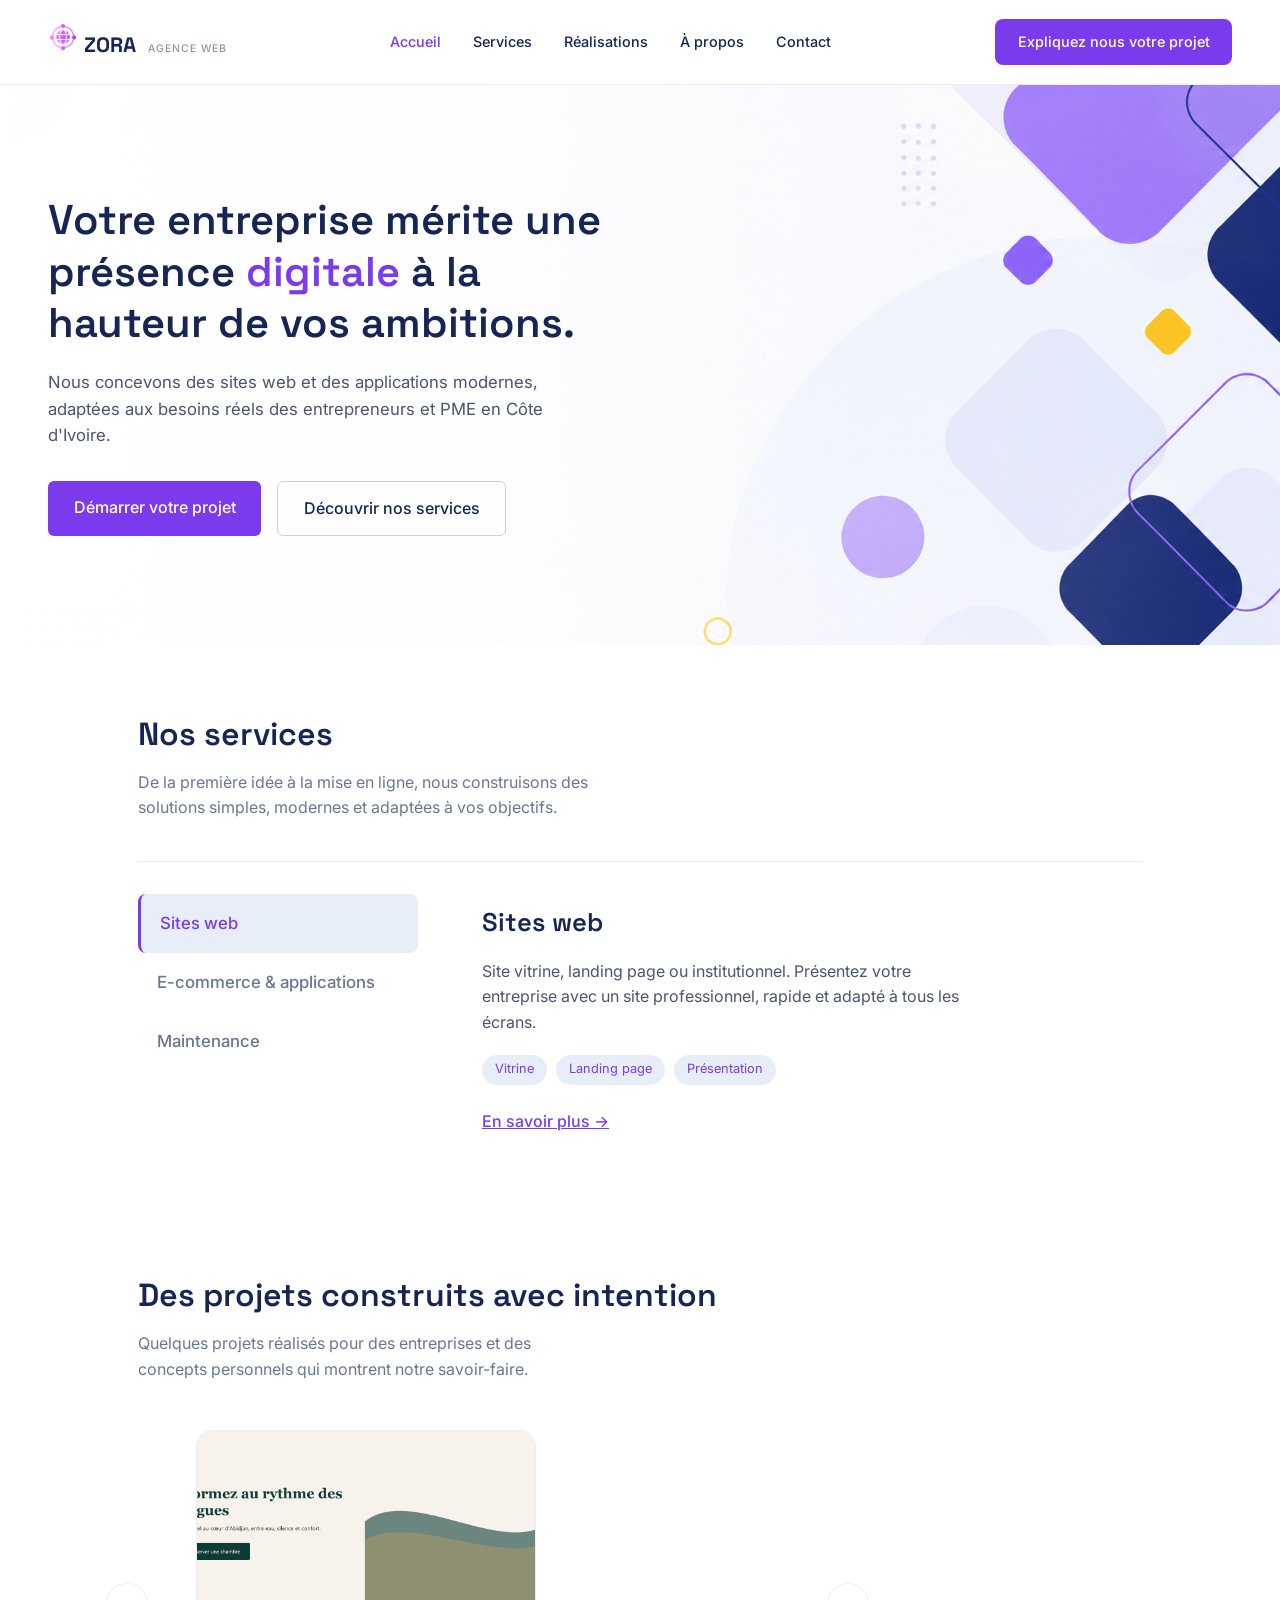
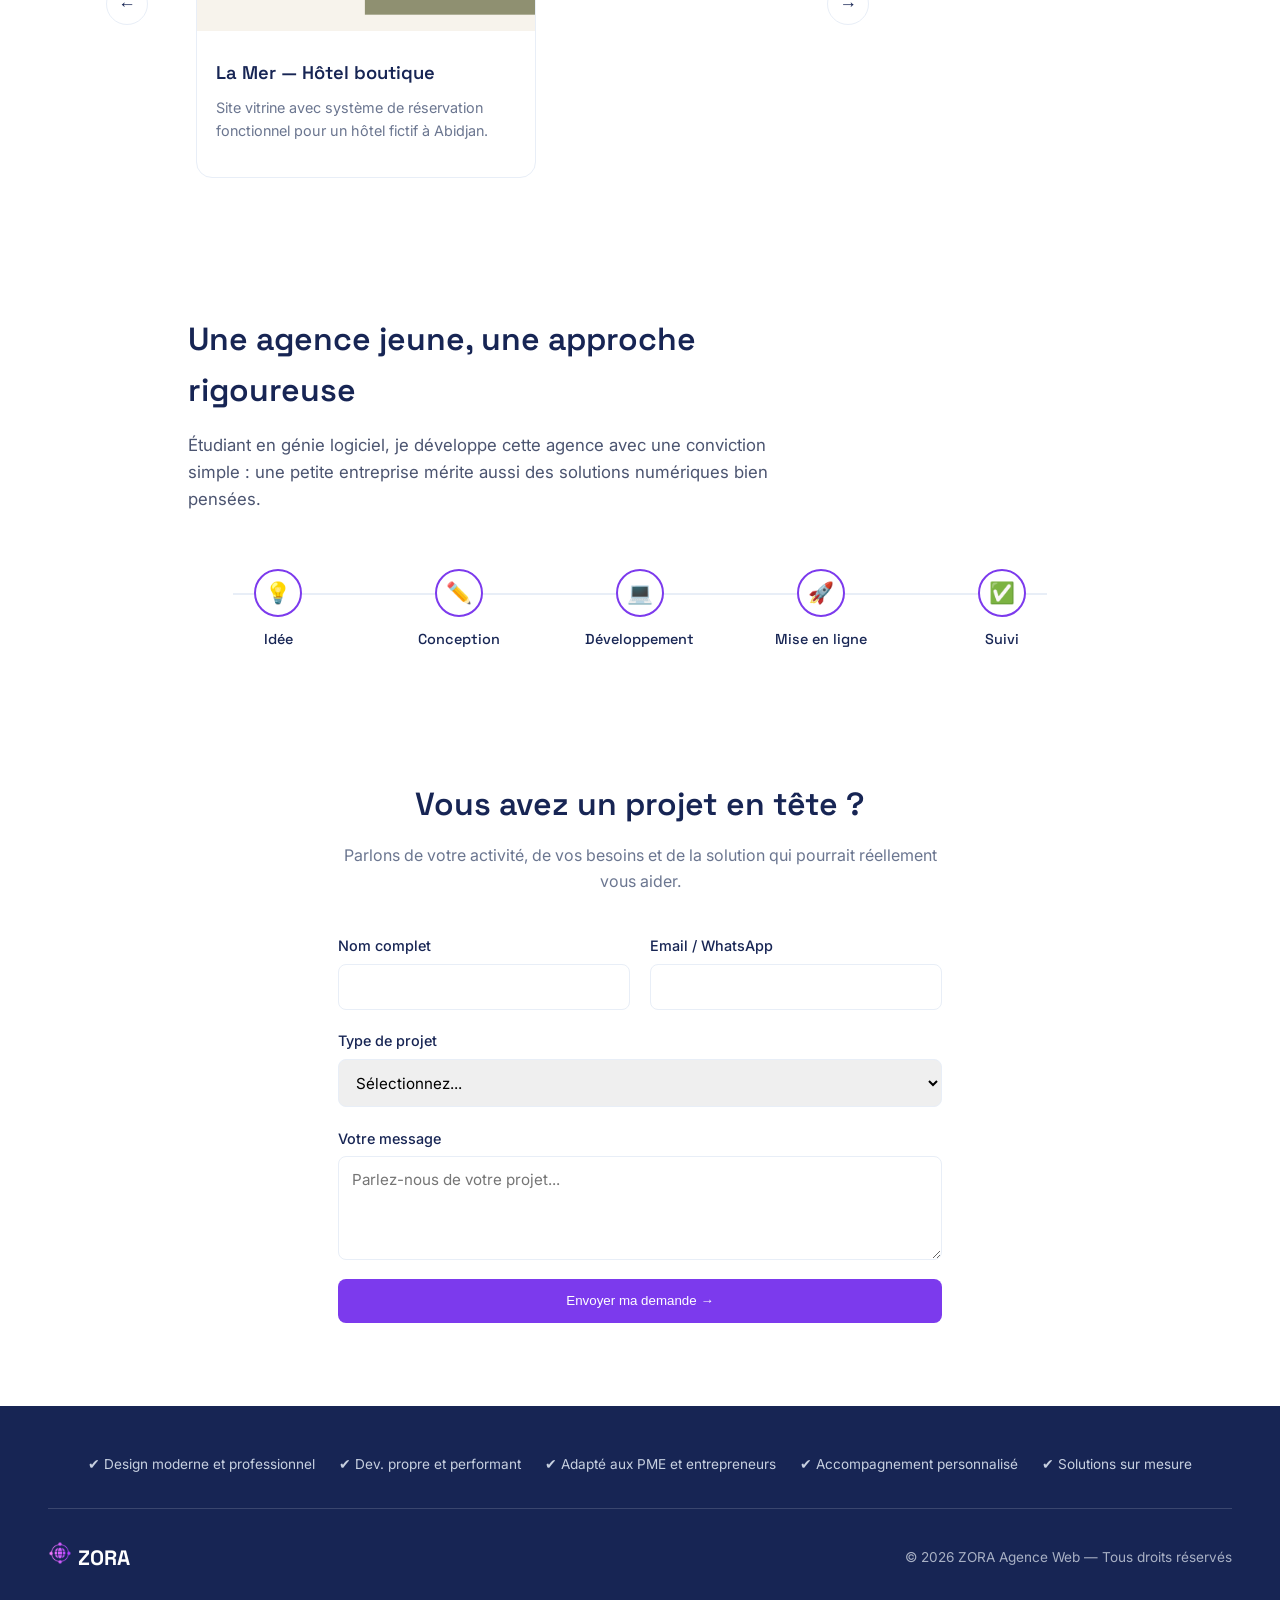
==== docs/index.html @ 8bf37692 "Renommage Frontend-agence en docs pour GitHub Pages" ====
<!DOCTYPE html>
<html lang="fr">
<head>
  <meta charset="UTF-8">
  <meta name="viewport" content="width=device-width, initial-scale=1.0">
  <title>ZORA — Agence web</title>
  <link rel="icon" type="image/png" href="image/icone.png">
  <link rel="stylesheet" href="Design.css">
  <script src="script.js" defer></script>
</head>
<body>

  <!-- HEADER / NAVIGATION -->
  <header class="en-tete">
    <div class="logo">
      <span class="logo-1"><img src="image/icone.png" alt="" width="30px"></span> ZORA
      <span class="logo-2">AGENCE WEB</span>
    </div>
    <nav class="liens" id="liens-nav">
      <a href="#accueil" class="lien-actif">Accueil</a>
      <a href="#services">Services</a>
      <a href="#realisations">Réalisations</a>
      <a href="#apropos">À propos</a>
      <a href="#contact">Contact</a>
    </nav>
    <a href="#contact" class="btn-cta">Expliquez nous votre projet</a>
     <button class="burger" id="burger" aria-label="Ouvrir le menu">
      <span></span>
      <span></span>
      <span></span>
    </button>
  </header>

  <!-- HERO -->
  <section id="accueil" class="hero">
    <div class="hero-text">
      <h1>Votre entreprise mérite une présence <span class="mot-accent">digitale</span> à la hauteur de vos ambitions.</h1>
      <p>Nous concevons des sites web et des applications modernes, adaptées aux besoins réels des entrepreneurs et PME en Côte d'Ivoire.</p>
      <div class="hero-boutons">
        <a href="#contact" class="btn-primaire">Démarrer votre projet</a>
        <a href="#services" class="btn-secondaire">Découvrir nos services</a>
      </div>
    </div>
  </section>

  <!-- SERVICES -->
  <section id="services" class="services">
    <h2>Nos services</h2>
    <p class="services-intro">De la première idée à la mise en ligne, nous construisons des solutions simples, modernes et adaptées à vos objectifs.</p>
 
    <div class="services-layout">
 
      <ul class="services-liste">
        <li class="service-nom actif" data-service="sites-web">Sites web</li>
        <li class="service-nom" data-service="ecommerce">E-commerce &amp; applications</li>
        <li class="service-nom" data-service="maintenance">Maintenance</li>
      </ul>
 
      <div class="services-detail">
        <h3 id="detail-titre">Sites web</h3>
        <p id="detail-texte">Site vitrine, landing page ou institutionnel. Présentez votre entreprise avec un site professionnel, rapide et adapté à tous les écrans.</p>
        <div class="detail-tags" id="detail-tags">
          <span class="tag">Vitrine</span>
          <span class="tag">Landing page</span>
          <span class="tag">Présentation</span>
        </div>
        <a href="#contact" class="detail-lien">En savoir plus →</a>
      </div>
 
    </div>
  </section>
 

  <!-- REALISATIONS -->
  <section id="realisations" class="realisations">
    <h2>Des projets construits avec intention</h2>
    <p class="realisations-intro">Quelques projets réalisés pour des entreprises et des concepts personnels qui montrent notre savoir-faire.</p>
 
    <div class="carrousel-conteneur">
      <button class="carrousel-fleche fleche-gauche" aria-label="Précédent">←</button>
 
      <div class="carrousel" id="carrousel">
 
        <a href="https://ezekiel-tanoh.github.io/Site-hotel/" target="_blank" rel="noopener noreferrer" class="projet-carte">
          <img src="image/la-mer-apercu.png" alt="Site La Mer Hôtel">
          <div class="projet-contenu">
            <h3>La Mer — Hôtel boutique</h3>
            <p>Site vitrine avec système de réservation fonctionnel pour un hôtel fictif à Abidjan.</p>
          </div>
        </a>

        <!-- les prochains projets viendront ici, même structure -->

      </div>

      <button class="carrousel-fleche fleche-droite" aria-label="Suivant">→</button>
    </div>
  </section>

  <!-- A PROPOS -->
  <section id="apropos" class="apropos">
    <div class="apropos-intro">
      <h2>Une agence jeune, une approche rigoureuse</h2>
      <p>Étudiant en génie logiciel, je développe cette agence avec une conviction simple : une petite entreprise mérite aussi des solutions numériques bien pensées.</p>
    </div>
 
    <div class="processus">
      <div class="etape">
        <div class="etape-icone">💡</div>
        <span class="etape-nom">Idée</span>
      </div>
      <div class="etape">
        <div class="etape-icone">✏️</div>
        <span class="etape-nom">Conception</span>
      </div>
      <div class="etape">
        <div class="etape-icone">💻</div>
        <span class="etape-nom">Développement</span>
      </div>
      <div class="etape">
        <div class="etape-icone">🚀</div>
        <span class="etape-nom">Mise en ligne</span>
      </div>
      <div class="etape">
        <div class="etape-icone">✅</div>
        <span class="etape-nom">Suivi</span>
      </div>
    </div>
  </section>
 
  <!-- CONTACT -->
  <section id="contact" class="contact">
    <div class="contact-intro">
      <h2>Vous avez un projet en tête ?</h2>
      <p>Parlons de votre activité, de vos besoins et de la solution qui pourrait réellement vous aider.</p>
    </div>
 
    <form id="contact-projet-form" class="contact-form">
      <div class="champ-groupe">
        <label>
          Nom complet
          <input type="text" id="cp-nom" name="nom" required>
        </label>
        <label>
          Email / WhatsApp
          <input type="text" id="cp-contact" name="contact" required>
        </label>
      </div>
 
      <label>
        Type de projet
        <select id="cp-type" name="type-projet" required>
          <option value="" disabled selected>Sélectionnez...</option>
          <option value="site-vitrine">Site vitrine</option>
          <option value="ecommerce">E-commerce / Application</option>
          <option value="maintenance">Maintenance d'un site existant</option>
          <option value="autre">Autre</option>
        </select>
      </label>
 
      <label>
        Votre message
        <textarea id="cp-message" name="message" rows="4" placeholder="Parlez-nous de votre projet..." required></textarea>
      </label>
 
      <button type="submit">Envoyer ma demande →</button>
    </form>
 
    <div id="contact-projet-result"></div>
  </section>
 
  <!-- FOOTER -->
  <footer class="site-footer">
    <div class="footer-badges">
      <span>✔ Design moderne et professionnel</span>
      <span>✔ Dev. propre et performant</span>
      <span>✔ Adapté aux PME et entrepreneurs</span>
      <span>✔ Accompagnement personnalisé</span>
      <span>✔ Solutions sur mesure</span>
    </div>
    <div class="footer-bas">
      <div class="logo">
        <span class="logo-1"><img src="image/icone.png" alt="" width="24px"></span> ZORA
      </div>
      <p>© 2026 ZORA Agence Web — Tous droits réservés</p>
    </div>
  </footer>


</body>
</html>
---- docs/Design.css ----
@import url('https://fonts.googleapis.com/css2?family=Space+Grotesk:wght@500;600;700&family=Inter:wght@400;500;600&display=swap');
:root {
  --couleur-bleu-nuit: #172554;     /* titres, texte important, footer */
  --couleur-violet: #7C3AED;        /* boutons, liens, éléments interactifs */
  --couleur-jaune: #FACC15;         /* accents, badges, détails */
  --couleur-blanc: #FFFFFF;         /* fond principal, cartes */
  --couleur-bleu-clair: #E8EEF7;    /* fonds secondaires, séparateurs */
 
  --police-titre: 'Space Grotesk', sans-serif;
  --police-texte: 'Inter', sans-serif;
}
*{
    margin: 0;
    padding: 0;
    box-sizing: border-box;
}
html {
  scroll-behavior: smooth;
}
body {
  font-family: var(--police-texte);
  color: var(--couleur-bleu-nuit);
  background-color: var(--couleur-blanc);
  line-height: 1.6;
}
a {
  text-decoration: none;
  color: inherit;
}
.en-tete {
  position: sticky;
  top: 0;
  z-index: 100;
  display: flex;
  justify-content: space-between;
  align-items: center;
  padding: 1.2rem 3rem;
  background-color: var(--couleur-blanc);
  border-bottom: 1px solid var(--couleur-bleu-clair);
}
.logo {
  font-family: var(--police-titre);
  font-weight: 700;
  font-size: 1.3rem;
  color: var(--couleur-bleu-nuit);
  display: flex;
  align-items: baseline;
  gap: 0.4rem;
}
.logo-1 {
  color: var(--couleur-violet);
}
.logo-2 {
  font-family: var(--police-texte);
  font-weight: 500;
  font-size: 0.65rem;
  color: #8A93A8;
  letter-spacing: 1px;
  margin-left: 0.3rem;
}
.liens{
    display: flex;
    gap: 2rem;
}
.liens a{
    font-family: var(--police-texte);
    font-size: 0.9rem;
    font-weight: 500;
    color: var(--couleur-bleu-nuit);
    transition: color 0.2s ease;
}
.liens a:hover{
    color: var(--couleur-violet)
}
.btn-cta {
  background-color: var(--couleur-violet);
  color: var(--couleur-blanc);
  font-family: var(--police-texte);
  font-weight: 500;
  font-size: 0.9rem;
  padding: 0.7rem 1.4rem;
  border-radius: 8px;
  transition: opacity 0.2s ease;
}
.btn-cta:hover{
    opacity: 0.85;
}
.lien-actif {
  color: var(--couleur-violet)!important;
}
.hero {
  position: relative;
  display: flex;
  align-items: center;
  min-height: 560px;
  padding: 3rem;
  background-image: url('image/hero-fond.png');
  background-size: cover;
  background-position: center;
}
 
.hero::before {
  content: "";
  position: absolute;
  inset: 0;
  background: linear-gradient(
    90deg,
    rgba(255, 255, 255, 0.97) 0%,
    rgba(255, 255, 255, 0.85) 35%,
    rgba(255, 255, 255, 0.2) 65%,
    rgba(255, 255, 255, 0) 100%
  );
}
 
.hero-text {
  position: relative;
  z-index: 1;
  max-width: 560px;
}
 
.hero-text h1 {
  font-family: var(--police-titre);
  font-weight: 600;
  font-size: 2.6rem;
  line-height: 1.25;
  color: var(--couleur-bleu-nuit);
  margin-bottom: 1.2rem;
}
 
.mot-accent {
  color: var(--couleur-violet);
}
 
.hero-text p {
  font-size: 1.05rem;
  color: #4B5470;
  margin-bottom: 2rem;
}
 
.hero-boutons {
  display: flex;
  gap: 1rem;
}
 
.btn-primaire {
  background-color: var(--couleur-violet);
  color: var(--couleur-blanc);
  font-weight: 500;
  padding: 0.85rem 1.6rem;
  border-radius: 6px;
  transition: opacity 0.2s ease;
}
 
.btn-primaire:hover {
  opacity: 0.85;
}
 
.btn-secondaire {
  background-color: transparent;
  color: var(--couleur-bleu-nuit);
  font-weight: 500;
  padding: 0.85rem 1.6rem;
  border-radius: 6px;
  border: 1px solid #C7D0E0;
  transition: border-color 0.2s ease;
}
 
.btn-secondaire:hover {
  border-color: var(--couleur-violet);
}
 
.hero-visuel-conteneur {
  flex: 1;
  position: relative;
  display: flex;
  justify-content: center;
}
 
.hero-visuel-forme {
  position: absolute;
  border-radius: 50%;
  z-index: 0;
}
 
.forme-jaune {
  width: 26px;
  height: 26px;
  background-color: var(--couleur-jaune);
  top: -14px;
  left: 20px;
}
 
.forme-violette {
  width: 70px;
  height: 70px;
  background-color: var(--couleur-violet);
  opacity: 0.12;
  bottom: -20px;
  right: 10px;
  border-radius: 16px;
}
 
.hero-visuel {
  position: relative;
  z-index: 1;
  width: 100%;
  max-width: 420px;
  background-color: var(--couleur-blanc);
  border-radius: 16px;
  box-shadow: 0 20px 50px rgba(23, 37, 84, 0.15), 0 2px 8px rgba(23, 37, 84, 0.06);
  padding: 1.5rem;
}
.services{
  padding: 4rem 3rem;
  max-width: 1100px;
  margin: 0 auto;
}
.services h2{
  font-family: var(--police-titre);
  font-weight: 600 ;
  font-size: 2rem;
  color: var(--couleur-bleu-nuit);
  margin-bottom: 0.6rem ;
}
.services-intro{
   color: #6B7690;
   max-width: 500px;
   margin-bottom: 2.5rem;
}
.services-layout{
    display: flex;
    gap: 3rem;
    border-top: 1px solid var(--couleur-bleu-clair);
    padding-top: 2rem;
}
.services-liste{
    list-style: none;
    flex: 0 0 280px;
    display: flex;
    flex-direction: column;
}
.service-nom{
  padding: 1rem 1.2rem;
  font-family: var(--police-texte);
  font-weight: 500;
  font-size: 1.05rem;
  color: #6B7690;
  border-radius: 8px;
  cursor: pointer;
  transition: color 0.2s ease;
}
.service-nom:hover{
  color: var(--couleur-bleu-nuit);
}
.service-nom.actif {
  background-color: var(--couleur-bleu-clair);
  color: var(--couleur-violet);
  border-left: 3px solid var(--couleur-violet);
}
.services-detail{
  flex: 1;
  padding: 0.5rem 1rem;
}
.services-detail h3 {
  font-family: var(--police-titre);
  font-weight: 600;
  font-size: 1.6rem;
  color: var(--couleur-bleu-nuit);
  margin-bottom: 1rem;
}

.services-detail p {
  color: #4B5470;
  margin-bottom: 1.2rem;
  max-width: 480px;
}
.detail-tags {
  display: flex;
  flex-wrap: wrap;
  gap: 0.6rem;
  margin-bottom: 1.5rem;
}
.detail-tags .tag {
  font-size: 0.8rem;
  color: var(--couleur-violet);
  background-color: var(--couleur-bleu-clair);
  padding: 0.3rem 0.8rem;
  border-radius: 999px;
}
.detail-lien {
  color: var(--couleur-violet);
  font-weight: 500;
  text-decoration: underline;
}
.mockup-barre {
  display: flex;
  gap: 0.4rem;
  margin-bottom: 1.2rem;
}
.realisations {
  padding: 4rem 0;
  max-width: 1100px;
  margin: 0 auto;
}
 
.realisations h2 {
  font-family: var(--police-titre);
  font-weight: 600;
  font-size: 2rem;
  color: var(--couleur-bleu-nuit);
  margin-bottom: 0.6rem;
  padding: 0 3rem;
}
 
.realisations-intro {
  color: #6B7690;
  max-width: 500px;
  margin-bottom: 2.5rem;
  padding: 0 3rem;
}
 
.carrousel-conteneur {
  position: relative;
  display: flex;
  align-items: center;
  gap: 1rem;
  padding: 0 1rem;
}
 
.carrousel {
  display: flex;
  gap: 1.5rem;
  overflow-x: auto;
  scroll-snap-type: x mandatory;
  scroll-behavior: smooth;
  padding: 0.5rem 2rem;
}
 
/* Cache la barre de défilement (visuel plus propre), sans bloquer le défilement */
.carrousel::-webkit-scrollbar {
  display: none;
}
.carrousel {
  scrollbar-width: none;
}
 
.projet-carte {
  flex: 0 0 340px;
  scroll-snap-align: start;
  background-color: var(--couleur-blanc);
  border: 1px solid var(--couleur-bleu-clair);
  border-radius: 1rem;
  overflow: hidden;
  display: block;
  transition: box-shadow 0.2s ease, transform 0.2s ease;
}
 
.projet-carte:hover {
  box-shadow: 0 10px 30px rgba(23, 37, 84, 0.1);
  transform: translateY(-3px);
}
 
.projet-carte img {
  width: 100%;
  height: 200px;
  object-fit: cover;
}
 
.projet-contenu {
  padding: 1.2rem;
}
 
.projet-contenu h3 {
  font-family: var(--police-titre);
  font-weight: 600;
  font-size: 1.15rem;
  color: var(--couleur-bleu-nuit);
  margin-bottom: 0.5rem;
}
 
.projet-contenu p {
  color: #6B7690;
  font-size: 0.9rem;
  margin-bottom: 1rem;
}
 
.carrousel-fleche {
  flex-shrink: 0;
  width: 42px;
  height: 42px;
  border-radius: 50%;
  border: 1px solid var(--couleur-bleu-clair);
  background-color: var(--couleur-blanc);
  color: var(--couleur-bleu-nuit);
  font-size: 1.1rem;
  cursor: pointer;
  transition: background-color 0.2s ease;
}
 
.carrousel-fleche:hover {
  background-color: var(--couleur-bleu-clair);
}
.apropos {
  padding: 4rem 3rem;
  max-width: 1000px;
  margin: 0 auto;
}
 
.apropos-intro {
  max-width: 600px;
  margin-bottom: 3.5rem;
}
 
.apropos-intro h2 {
  font-family: var(--police-titre);
  font-weight: 600;
  font-size: 2rem;
  color: var(--couleur-bleu-nuit);
  margin-bottom: 1rem;
}
 
.apropos-intro p {
  color: #4B5470;
  font-size: 1.05rem;
}
 
.processus {
  position: relative;
  display: flex;
  justify-content: space-between;
}
 
/* La ligne horizontale qui relie les étapes, placée derrière les icônes */
.processus::before {
  content: "";
  position: absolute;
  top: 24px;
  left: 5%;
  right: 5%;
  height: 2px;
  background-color: var(--couleur-bleu-clair);
  z-index: 0;
}
 
.etape {
  position: relative;
  z-index: 1;
  display: flex;
  flex-direction: column;
  align-items: center;
  gap: 0.7rem;
  flex: 1;
}
 
.etape-icone {
  width: 48px;
  height: 48px;
  border-radius: 50%;
  background-color: var(--couleur-blanc);
  border: 2px solid var(--couleur-violet);
  display: flex;
  align-items: center;
  justify-content: center;
  font-size: 1.3rem;
}
 
.etape-nom {
  font-family: var(--police-titre);
  font-weight: 500;
  font-size: 0.9rem;
  color: var(--couleur-bleu-nuit);
  text-align: center;
}
.contact {
  padding: 4rem 3rem;
  max-width: 700px;
  margin: 0 auto;
}
 
.contact-intro {
  text-align: center;
  margin-bottom: 2.5rem;
}
 
.contact-intro h2 {
  font-family: var(--police-titre);
  font-weight: 600;
  font-size: 2rem;
  color: var(--couleur-bleu-nuit);
  margin-bottom: 0.8rem;
}
 
.contact-intro p {
  color: #6B7690;
}
 
.contact-form {
  display: flex;
  flex-direction: column;
  gap: 1.2rem;
}
 
.champ-groupe {
  display: flex;
  gap: 1.2rem;
}
 
.contact-form label {
  flex: 1;
  display: flex;
  flex-direction: column;
  gap: 0.4rem;
  font-size: 0.9rem;
  color: var(--couleur-bleu-nuit);
  font-weight: 500;
}
 
.contact-form input,
.contact-form select,
.contact-form textarea {
  padding: 0.8rem;
  border: 1px solid var(--couleur-bleu-clair);
  border-radius: 8px;
  font-family: var(--police-texte);
  font-size: 0.95rem;
  resize: vertical;
}
 
.contact-form button {
  background-color: var(--couleur-violet);
  color: var(--couleur-blanc);
  font-weight: 500;
  padding: 0.9rem;
  border: none;
  border-radius: 8px;
  cursor: pointer;
  transition: opacity 0.2s ease;
}
 
.contact-form button:hover {
  opacity: 0.85;
}
 
#contact-projet-result {
  margin-top: 1.2rem;
  text-align: center;
  color: var(--couleur-violet);
  font-weight: 500;
}
 
/* ============================
   FOOTER
   ============================ */
.site-footer {
  background-color: var(--couleur-bleu-nuit);
  color: var(--couleur-blanc);
  padding: 3rem;
}
 
.footer-badges {
  display: flex;
  flex-wrap: wrap;
  justify-content: center;
  gap: 1.5rem;
  padding-bottom: 2rem;
  margin-bottom: 2rem;
  border-bottom: 1px solid rgba(255, 255, 255, 0.15);
  font-size: 0.85rem;
  color: #C7D0E0;
}
 
.footer-bas {
  display: flex;
  justify-content: space-between;
  align-items: center;
}
 
.footer-bas .logo {
  font-family: var(--police-titre);
  font-weight: 700;
  color: var(--couleur-blanc);
}
 
.footer-bas p {
  font-size: 0.85rem;
  color: #A8B0C4;
}
.burger {
  display: none;
  flex-direction: column;
  justify-content: space-between;
  width: 26px;
  height: 20px;
  background: none;
  border: none;
  cursor: pointer;
}
 
.burger span {
  display: block;
  width: 100%;
  height: 2px;
  background-color: var(--couleur-bleu-nuit);
  border-radius: 2px;
  transition: transform 0.25s ease, opacity 0.25s ease;
}
 
/* Quand le menu est ouvert, on transforme les 3 barres en croix (×) */
.burger.ouvert span:nth-child(1) {
  transform: translateY(9px) rotate(45deg);
}
.burger.ouvert span:nth-child(2) {
  opacity: 0;
}
.burger.ouvert span:nth-child(3) {
  transform: translateY(-9px) rotate(-45deg);
}
 
/* ============================
   RESPONSIVE MOBILE
   ============================ */
@media (max-width: 900px) {
 
  .en-tete {
    padding: 1rem 1.5rem;
  }
 
  .btn-cta {
    display: none;
  }
 
  .burger {
    display: flex;
  }
 
  .liens {
    position: absolute;
    top: 100%;
    left: 0;
    right: 0;
    background-color: var(--couleur-blanc);
    flex-direction: column;
    gap: 0;
    max-height: 0;
    overflow: hidden;
    transition: max-height 0.3s ease;
    box-shadow: 0 10px 20px rgba(23, 37, 84, 0.08);
  }
 
  .liens.ouvert {
    max-height: 300px;
  }
 
  .liens a {
    padding: 1rem 1.5rem;
    border-bottom: 1px solid var(--couleur-bleu-clair);
  }
 
  .hero {
    flex-direction: column;
    min-height: auto;
    padding: 2.5rem 1.5rem;
    text-align: center;
  }
 
  .hero-text {
    max-width: 100%;
  }
 
  .hero-text h1 {
    font-size: 1.9rem;
  }
 
  .hero-boutons {
    flex-direction: column;
    width: 100%;
  }
 
  .services,
  .realisations,
  .apropos,
  .contact {
    padding: 3rem 1.5rem;
  }
 
  .services-layout {
    flex-direction: column;
    gap: 1.5rem;
  }
 
  .services-liste {
    flex: none;
    flex-direction: row;
    overflow-x: auto;
    gap: 0.5rem;
  }
 
  .service-nom {
    white-space: nowrap;
  }
 
  .service-nom.actif {
    border-left: none;
    border-bottom: 3px solid var(--couleur-violet);
  }
 
  .processus {
    flex-direction: column;
    align-items: flex-start;
    gap: 1.5rem;
  }
 
  .processus::before {
    top: 0;
    bottom: 0;
    left: 24px;
    right: auto;
    width: 2px;
    height: auto;
  }
 
  .etape {
    flex-direction: row;
    justify-content: flex-start;
  }
 
  .champ-groupe {
    flex-direction: column;
  }
 
  .footer-bas {
    flex-direction: column;
    gap: 1rem;
    text-align: center;
  }
 
}
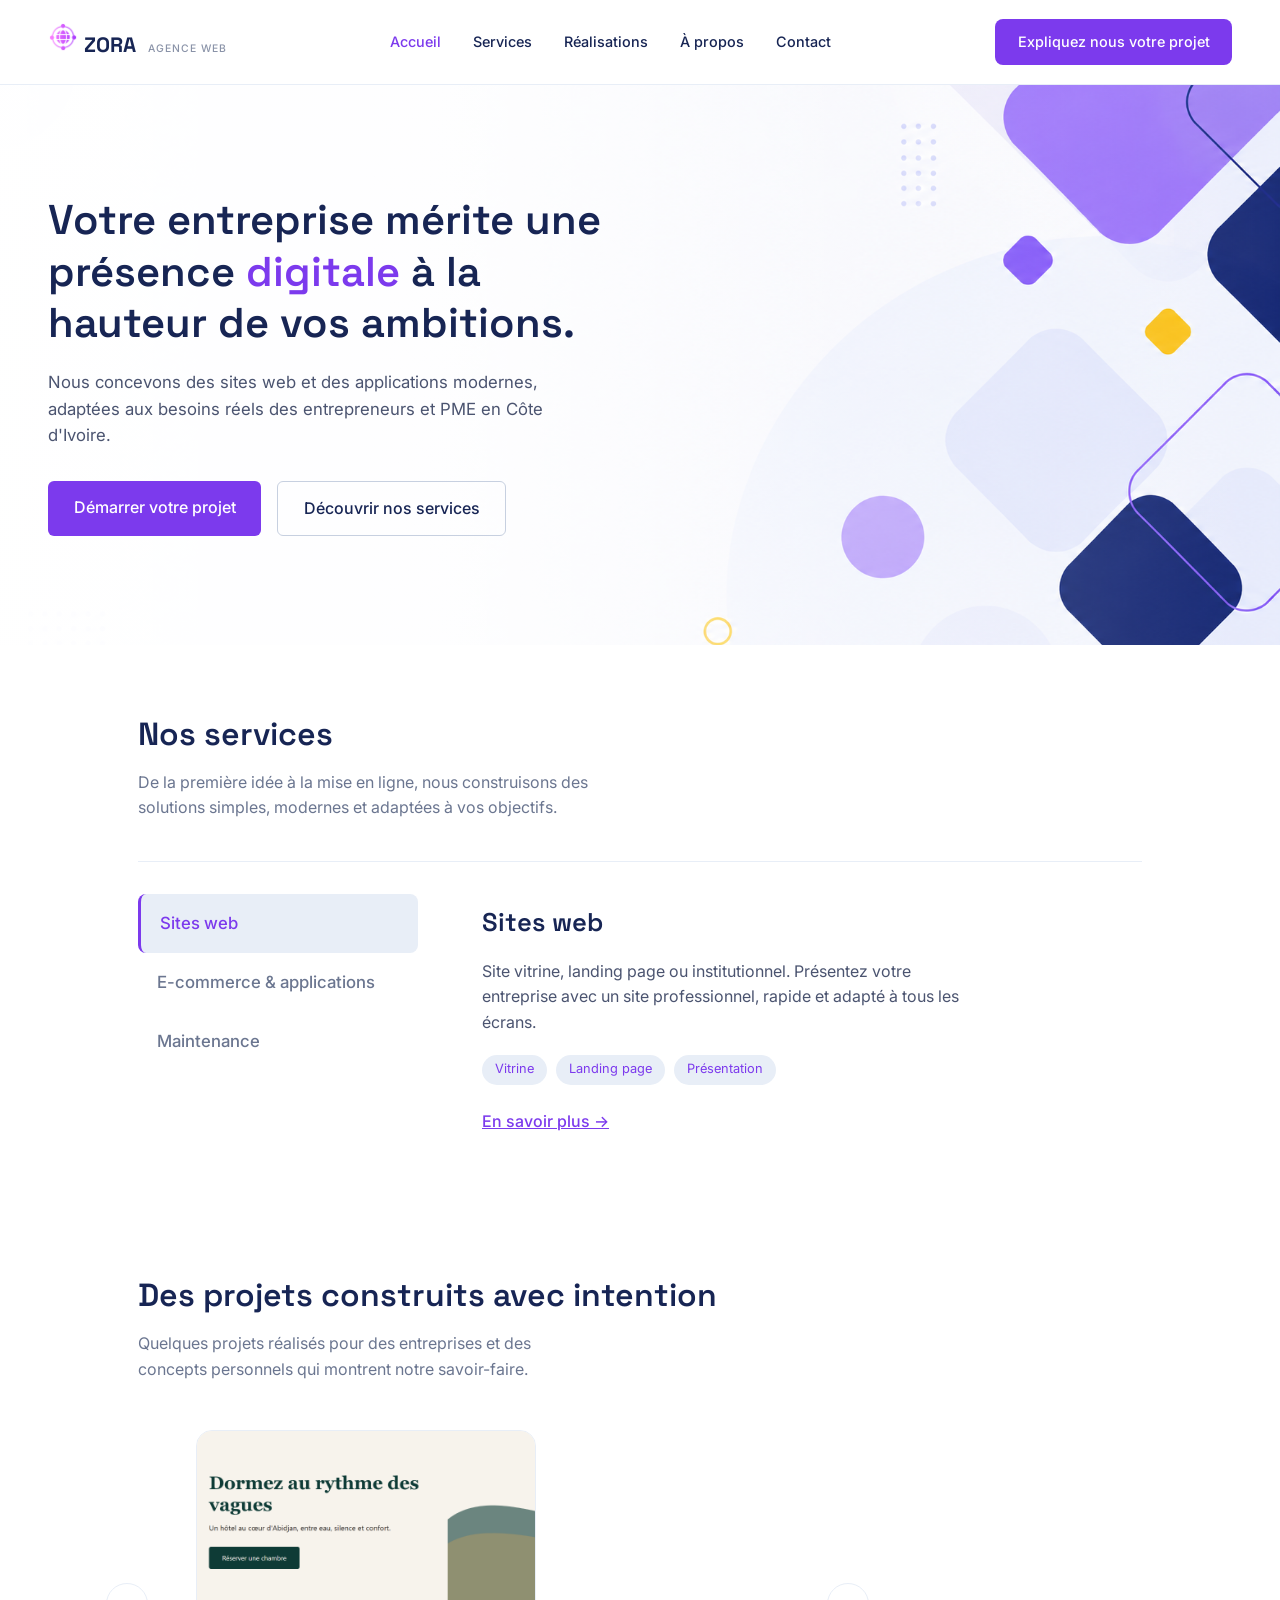
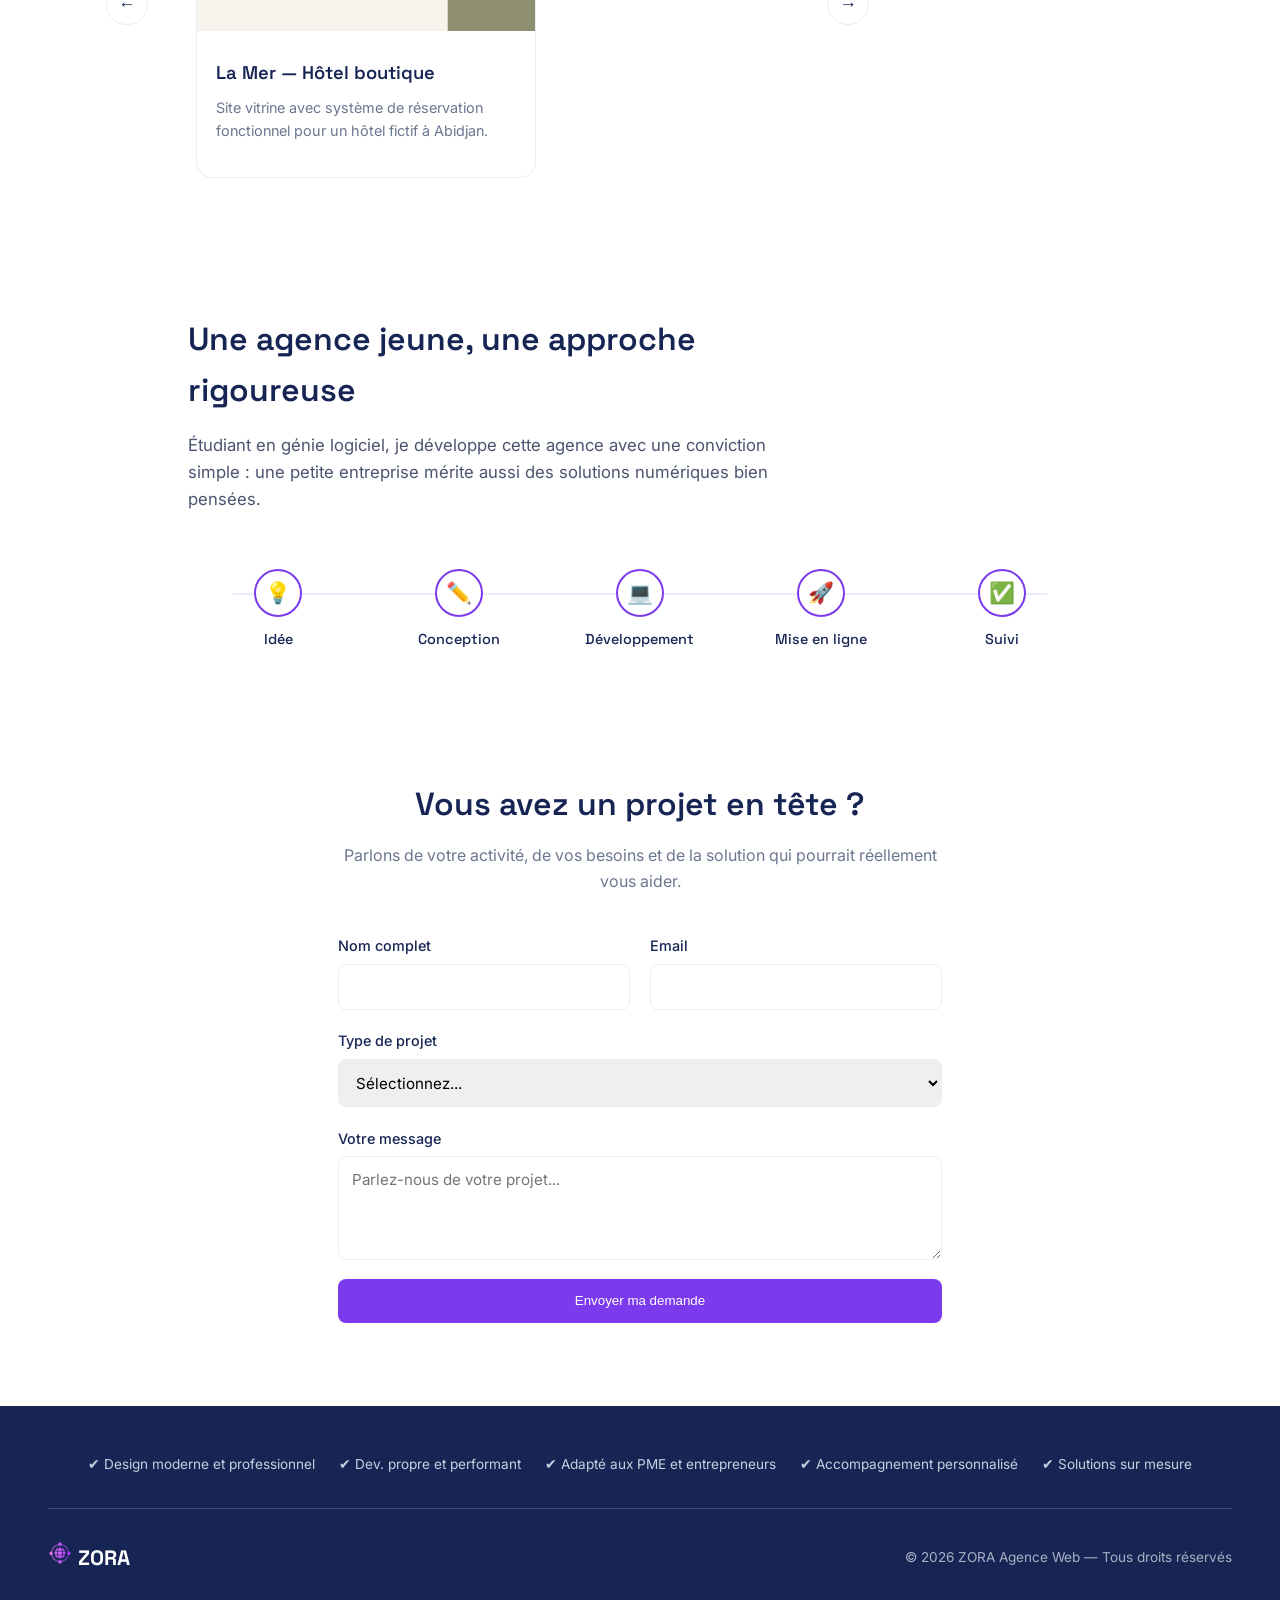
==== commit 37bbbc85: "ajout de formspree pour recevoir le contenu du formulaire" ====
--- a/docs/index.html
+++ b/docs/index.html
@@ -135,15 +135,18 @@
       <p>Parlons de votre activité, de vos besoins et de la solution qui pourrait réellement vous aider.</p>
     </div>
  
-    <form id="contact-projet-form" class="contact-form">
+    <form id="contact-projet-form" class="contact-form"
+    action="https://formspree.io/f/maeyaqvv"
+    method="POST"
+    >
       <div class="champ-groupe">
         <label>
           Nom complet
           <input type="text" id="cp-nom" name="nom" required>
         </label>
         <label>
-          Email / WhatsApp
-          <input type="text" id="cp-contact" name="contact" required>
+          Email 
+          <input type="email" id="cp-contact" name="email" required>
         </label>
       </div>
  
@@ -163,7 +166,7 @@
         <textarea id="cp-message" name="message" rows="4" placeholder="Parlez-nous de votre projet..." required></textarea>
       </label>
  
-      <button type="submit">Envoyer ma demande →</button>
+      <button type="submit">Envoyer ma demande </button>
     </form>
  
     <div id="contact-projet-result"></div>
